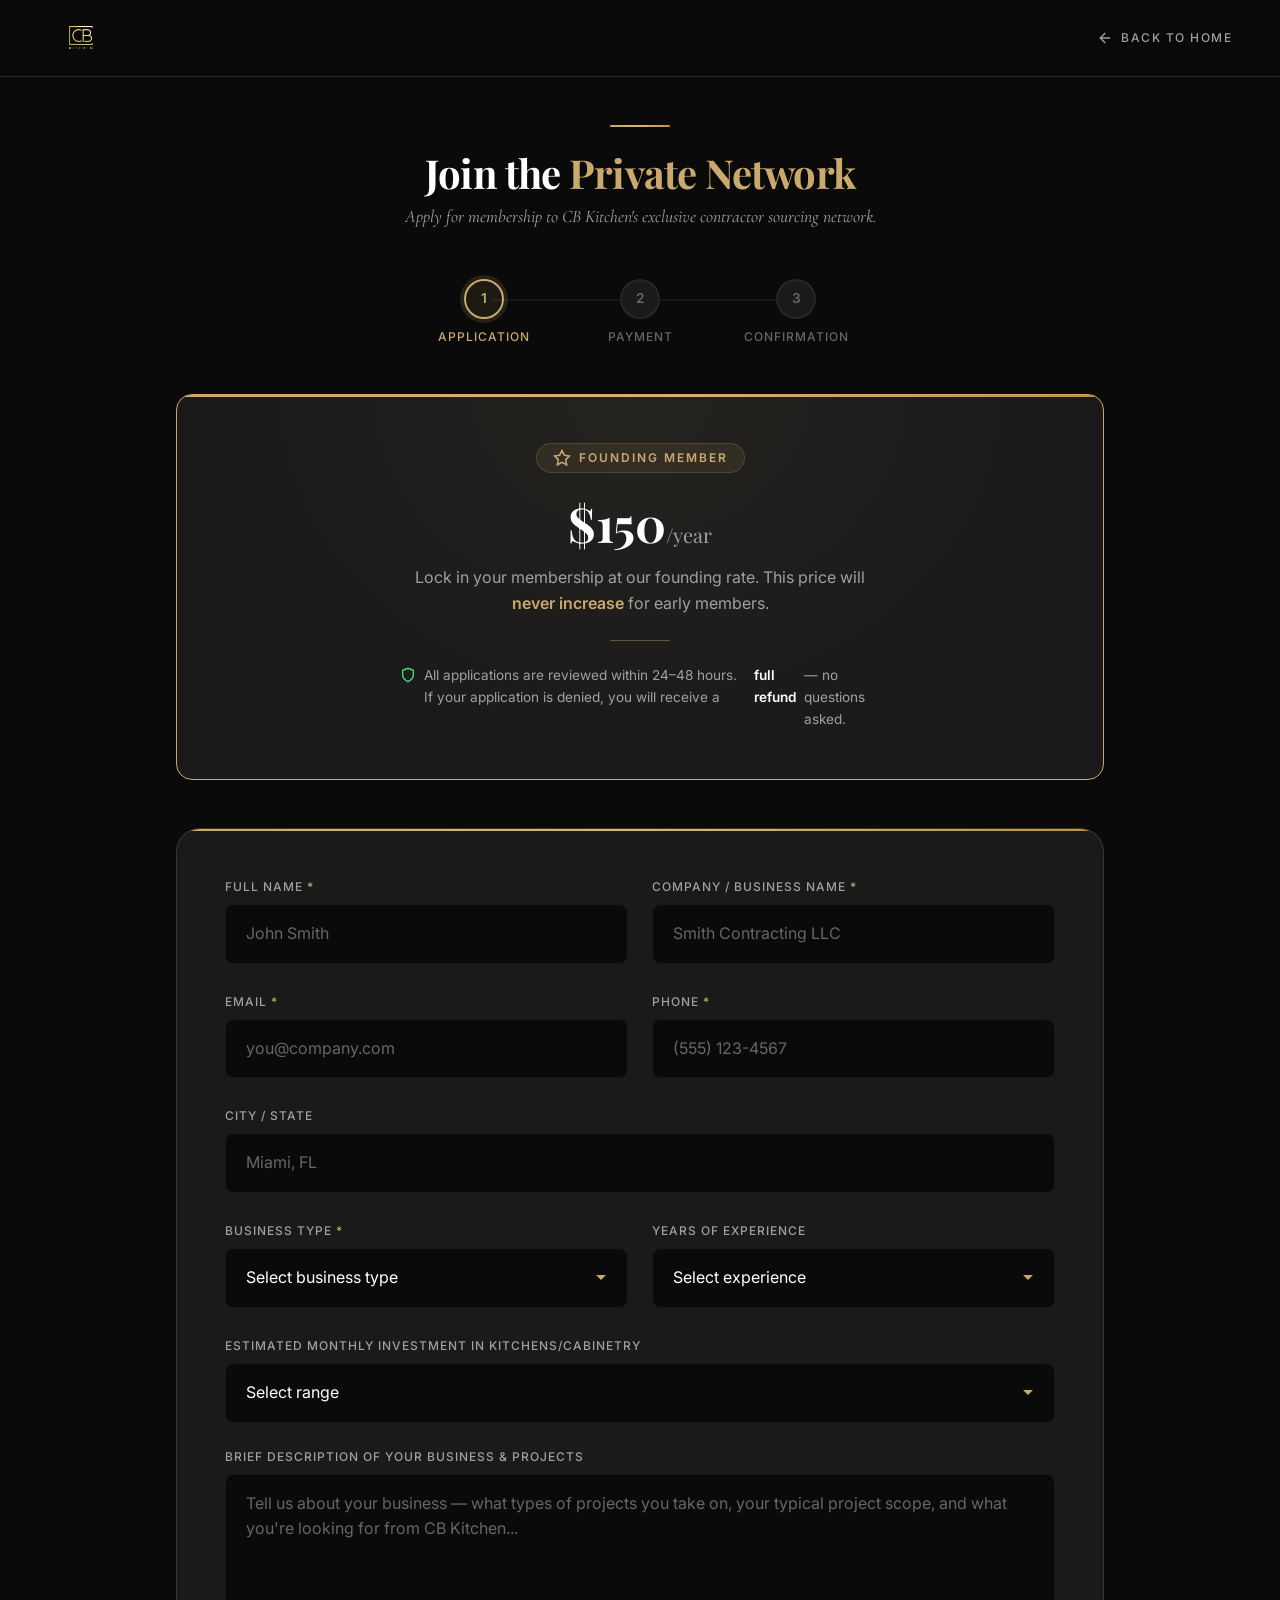
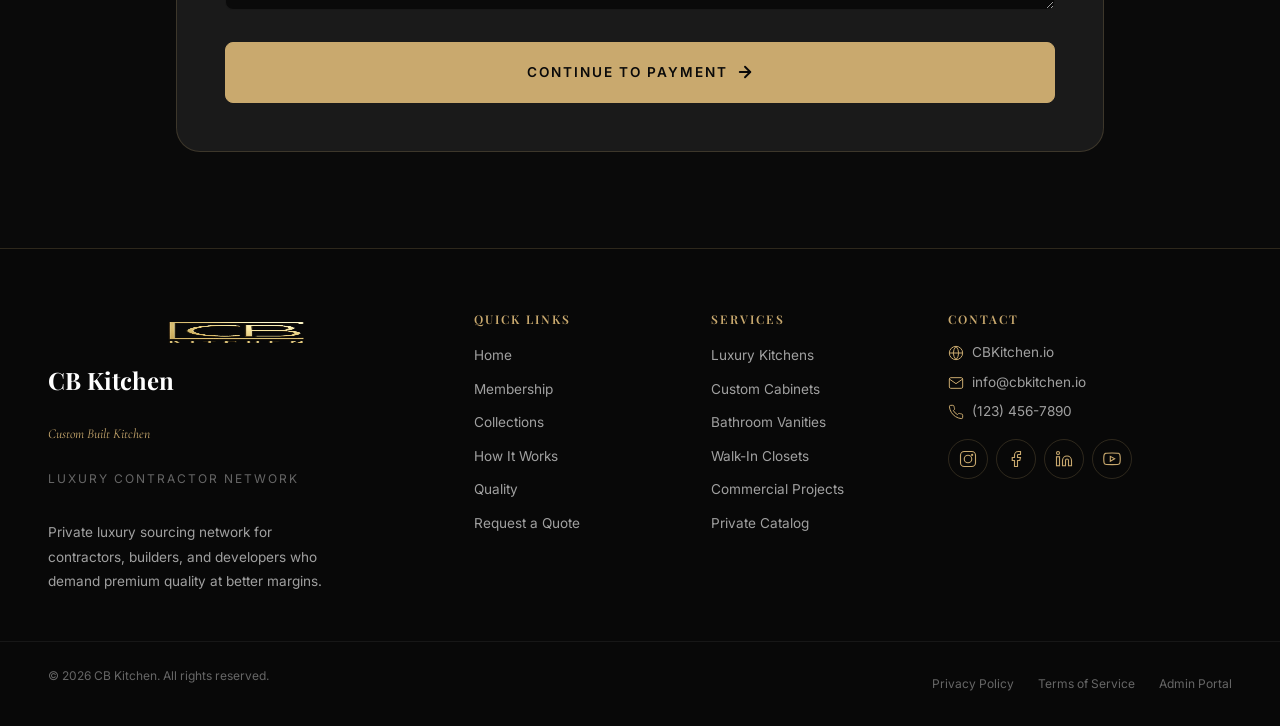
==== membership-checkout.html @ 6e86a64b "Add files via upload" ====
<!DOCTYPE html>
<html lang="en">
<head>
    <meta charset="UTF-8">
    <meta name="viewport" content="width=device-width, initial-scale=1.0">
    <meta name="description" content="Join CB Kitchen — Apply for membership to our private luxury kitchen sourcing network. Exclusive contractor pricing, private catalog access, and dedicated project support for $150/year.">
    <meta name="keywords" content="CB Kitchen membership, contractor network, luxury kitchen sourcing, contractor pricing, membership application">
    <meta name="author" content="CB Kitchen">
    <meta name="robots" content="index, follow">

    <!-- Open Graph -->
    <meta property="og:title" content="Join CB Kitchen — Membership Application">
    <meta property="og:description" content="Apply for membership to our private luxury kitchen sourcing network. Exclusive contractor pricing at $150/year.">
    <meta property="og:type" content="website">
    <meta property="og:url" content="https://cbkitchen.io/membership-checkout">

    <!-- Twitter Card -->
    <meta name="twitter:card" content="summary_large_image">
    <meta name="twitter:title" content="Join CB Kitchen — Membership Application">
    <meta name="twitter:description" content="Apply for membership to our private luxury kitchen sourcing network. Exclusive contractor pricing at $150/year.">

    <title>Join CB Kitchen — Membership Application</title>

    <!-- Favicon -->
    <link rel="icon" type="image/x-icon" href="assets/images/logo.png">

    <!-- Preconnect for performance -->
    <link rel="preconnect" href="https://fonts.googleapis.com">
    <link rel="preconnect" href="https://fonts.gstatic.com" crossorigin>

    <!-- Google Fonts -->
    <link href="https://fonts.googleapis.com/css2?family=Playfair+Display:ital,wght@0,400;0,500;0,600;0,700;0,800;0,900;1,400;1,500;1,600;1,700&family=Inter:wght@300;400;500;600;700&family=Cormorant+Garamond:ital,wght@0,300;0,400;0,500;0,600;0,700;1,300;1,400;1,500;1,600;1,700&display=swap" rel="stylesheet">

    <!-- Stylesheets -->
    <link rel="stylesheet" href="css/variables.css">
    <link rel="stylesheet" href="css/base.css">
    <link rel="stylesheet" href="css/checkout.css">
</head>
<body>

    <!-- ═══════════════════════════════════════════════════════════ -->
    <!-- CHECKOUT HEADER                                            -->
    <!-- ═══════════════════════════════════════════════════════════ -->
    <header class="checkout-header">
        <div class="checkout-header__container container">
            <a href="index.html" class="checkout-header__logo" aria-label="CB Kitchen Home">
                <img src="assets/images/logo.png" alt="CB Kitchen Logo" class="checkout-header__logo-img">
            </a>
            <a href="index.html" class="checkout-header__back">
                <svg width="16" height="16" viewBox="0 0 24 24" fill="none" stroke="currentColor" stroke-width="2" stroke-linecap="round" stroke-linejoin="round"><path d="M19 12H5"/><path d="m12 19-7-7 7-7"/></svg>
                Back to Home
            </a>
        </div>
    </header>


    <!-- ═══════════════════════════════════════════════════════════ -->
    <!-- CHECKOUT MAIN                                              -->
    <!-- ═══════════════════════════════════════════════════════════ -->
    <main class="checkout-main">
        <div class="container container--lg">

            <!-- Page Title -->
            <div class="checkout-title">
                <div class="section-header__accent"></div>
                <h1 class="checkout-title__heading">Join the <span class="text-gold">Private Network</span></h1>
                <p class="checkout-title__sub">Apply for membership to CB Kitchen's exclusive contractor sourcing network.</p>
            </div>


            <!-- ─────────────────────────────────────────────────── -->
            <!-- STEP INDICATOR                                      -->
            <!-- ─────────────────────────────────────────────────── -->
            <div class="step-indicator" aria-label="Checkout progress">
                <div class="step-indicator__track">
                    <div class="step-indicator__progress" id="step-progress"></div>
                </div>
                <div class="step-indicator__step active" data-step="1">
                    <div class="step-indicator__circle">
                        <span class="step-indicator__number">1</span>
                        <svg class="step-indicator__check" width="16" height="16" viewBox="0 0 24 24" fill="none" stroke="currentColor" stroke-width="3"><polyline points="20 6 9 17 4 12"/></svg>
                    </div>
                    <span class="step-indicator__label">Application</span>
                </div>
                <div class="step-indicator__step" data-step="2">
                    <div class="step-indicator__circle">
                        <span class="step-indicator__number">2</span>
                        <svg class="step-indicator__check" width="16" height="16" viewBox="0 0 24 24" fill="none" stroke="currentColor" stroke-width="3"><polyline points="20 6 9 17 4 12"/></svg>
                    </div>
                    <span class="step-indicator__label">Payment</span>
                </div>
                <div class="step-indicator__step" data-step="3">
                    <div class="step-indicator__circle">
                        <span class="step-indicator__number">3</span>
                        <svg class="step-indicator__check" width="16" height="16" viewBox="0 0 24 24" fill="none" stroke="currentColor" stroke-width="3"><polyline points="20 6 9 17 4 12"/></svg>
                    </div>
                    <span class="step-indicator__label">Confirmation</span>
                </div>
            </div>


            <!-- ─────────────────────────────────────────────────── -->
            <!-- STEP 1 — MEMBERSHIP APPLICATION                     -->
            <!-- ─────────────────────────────────────────────────── -->
            <section class="checkout-step checkout-step--active" id="step-1" aria-label="Step 1: Membership Application">

                <!-- Founding Member Callout -->
                <div class="callout-box">
                    <div class="callout-box__badge">
                        <svg width="18" height="18" viewBox="0 0 24 24" fill="none" stroke="currentColor" stroke-width="2"><polygon points="12 2 15.09 8.26 22 9.27 17 14.14 18.18 21.02 12 17.77 5.82 21.02 7 14.14 2 9.27 8.91 8.26 12 2"/></svg>
                        Founding Member
                    </div>
                    <h2 class="callout-box__price">$150<span>/year</span></h2>
                    <p class="callout-box__lock">Lock in your membership at our founding rate. This price will <strong>never increase</strong> for early members.</p>
                    <div class="callout-box__divider"></div>
                    <p class="callout-box__guarantee">
                        <svg width="16" height="16" viewBox="0 0 24 24" fill="none" stroke="currentColor" stroke-width="2"><path d="M12 22s8-4 8-10V5l-8-3-8 3v7c0 6 8 10 8 10z"/></svg>
                        All applications are reviewed within 24–48 hours. If your application is denied, you will receive a <strong>full refund</strong> — no questions asked.
                    </p>
                </div>

                <!-- Application Form -->
                <form class="checkout-form" id="application-form" novalidate>
                    <div class="checkout-form__grid">

                        <!-- Full Name -->
                        <div class="form-group" id="form-group-fullname">
                            <label for="app-fullname" class="form-label">Full Name <span class="required">*</span></label>
                            <input type="text" id="app-fullname" name="fullName" class="form-input" placeholder="John Smith" required autocomplete="name">
                            <span class="form-error" id="error-fullname"></span>
                        </div>

                        <!-- Company -->
                        <div class="form-group" id="form-group-company">
                            <label for="app-company" class="form-label">Company / Business Name <span class="required">*</span></label>
                            <input type="text" id="app-company" name="company" class="form-input" placeholder="Smith Contracting LLC" required autocomplete="organization">
                            <span class="form-error" id="error-company"></span>
                        </div>

                        <!-- Email -->
                        <div class="form-group" id="form-group-email">
                            <label for="app-email" class="form-label">Email <span class="required">*</span></label>
                            <input type="email" id="app-email" name="email" class="form-input" placeholder="you@company.com" required autocomplete="email">
                            <span class="form-error" id="error-email"></span>
                        </div>

                        <!-- Phone -->
                        <div class="form-group" id="form-group-phone">
                            <label for="app-phone" class="form-label">Phone <span class="required">*</span></label>
                            <input type="tel" id="app-phone" name="phone" class="form-input" placeholder="(555) 123-4567" required autocomplete="tel">
                            <span class="form-error" id="error-phone"></span>
                        </div>

                        <!-- City / State -->
                        <div class="form-group form-group--full" id="form-group-location">
                            <label for="app-location" class="form-label">City / State</label>
                            <input type="text" id="app-location" name="location" class="form-input" placeholder="Miami, FL" autocomplete="address-level2">
                            <span class="form-error" id="error-location"></span>
                        </div>

                        <!-- Business Type -->
                        <div class="form-group" id="form-group-business-type">
                            <label for="app-business-type" class="form-label">Business Type <span class="required">*</span></label>
                            <select id="app-business-type" name="businessType" class="form-input form-select" required>
                                <option value="" disabled selected>Select business type</option>
                                <option value="general-contractor">General Contractor</option>
                                <option value="kitchen-bath-remodeler">Kitchen/Bath Remodeler</option>
                                <option value="home-builder">Home Builder</option>
                                <option value="developer">Developer</option>
                                <option value="interior-designer">Interior Designer</option>
                                <option value="other">Other</option>
                            </select>
                            <span class="form-error" id="error-business-type"></span>
                        </div>

                        <!-- Years of Experience -->
                        <div class="form-group" id="form-group-experience">
                            <label for="app-experience" class="form-label">Years of Experience</label>
                            <select id="app-experience" name="experience" class="form-input form-select">
                                <option value="" disabled selected>Select experience</option>
                                <option value="1-3">1–3 years</option>
                                <option value="3-5">3–5 years</option>
                                <option value="5-10">5–10 years</option>
                                <option value="10-20">10–20 years</option>
                                <option value="20+">20+ years</option>
                            </select>
                        </div>

                        <!-- Monthly Investment -->
                        <div class="form-group form-group--full" id="form-group-investment">
                            <label for="app-investment" class="form-label">Estimated Monthly Investment in Kitchens/Cabinetry</label>
                            <select id="app-investment" name="monthlyInvestment" class="form-input form-select">
                                <option value="" disabled selected>Select range</option>
                                <option value="under-5k">Under $5,000</option>
                                <option value="5k-15k">$5,000 – $15,000</option>
                                <option value="15k-50k">$15,000 – $50,000</option>
                                <option value="50k-100k">$50,000 – $100,000</option>
                                <option value="100k-plus">$100,000+</option>
                            </select>
                        </div>

                        <!-- Business Description -->
                        <div class="form-group form-group--full" id="form-group-description">
                            <label for="app-description" class="form-label">Brief Description of Your Business &amp; Projects</label>
                            <textarea id="app-description" name="description" class="form-input form-textarea" rows="4" placeholder="Tell us about your business — what types of projects you take on, your typical project scope, and what you're looking for from CB Kitchen..."></textarea>
                        </div>

                    </div>

                    <!-- Continue Button -->
                    <button type="submit" class="checkout-btn checkout-btn--primary" id="btn-continue-payment">
                        <span class="btn-text">Continue to Payment</span>
                        <svg width="18" height="18" viewBox="0 0 24 24" fill="none" stroke="currentColor" stroke-width="2.5" stroke-linecap="round" stroke-linejoin="round"><path d="M5 12h14"/><path d="m12 5 7 7-7 7"/></svg>
                    </button>
                </form>
            </section>


            <!-- ─────────────────────────────────────────────────── -->
            <!-- STEP 2 — PAYMENT                                    -->
            <!-- ─────────────────────────────────────────────────── -->
            <section class="checkout-step" id="step-2" aria-label="Step 2: Payment">

                <div class="payment-layout">
                    <!-- Order Summary -->
                    <div class="order-summary">
                        <h3 class="order-summary__title">Order Summary</h3>

                        <div class="order-summary__item">
                            <div class="order-summary__item-info">
                                <span class="order-summary__item-name">CB Kitchen Private Network</span>
                                <span class="order-summary__item-period">Annual Membership</span>
                            </div>
                            <span class="order-summary__item-price">$150.00</span>
                        </div>

                        <div class="order-summary__divider"></div>

                        <div class="order-summary__benefits">
                            <h4 class="order-summary__benefits-title">What's Included</h4>
                            <ul class="order-summary__benefits-list">
                                <li>
                                    <svg width="14" height="14" viewBox="0 0 24 24" fill="none" stroke="var(--gold)" stroke-width="3"><polyline points="20 6 9 17 4 12"/></svg>
                                    Private Catalog Access
                                </li>
                                <li>
                                    <svg width="14" height="14" viewBox="0 0 24 24" fill="none" stroke="var(--gold)" stroke-width="3"><polyline points="20 6 9 17 4 12"/></svg>
                                    Exclusive Contractor Pricing
                                </li>
                                <li>
                                    <svg width="14" height="14" viewBox="0 0 24 24" fill="none" stroke="var(--gold)" stroke-width="3"><polyline points="20 6 9 17 4 12"/></svg>
                                    Unlimited Quote Requests
                                </li>
                                <li>
                                    <svg width="14" height="14" viewBox="0 0 24 24" fill="none" stroke="var(--gold)" stroke-width="3"><polyline points="20 6 9 17 4 12"/></svg>
                                    Priority Quote Processing
                                </li>
                                <li>
                                    <svg width="14" height="14" viewBox="0 0 24 24" fill="none" stroke="var(--gold)" stroke-width="3"><polyline points="20 6 9 17 4 12"/></svg>
                                    Dedicated Project Support
                                </li>
                                <li>
                                    <svg width="14" height="14" viewBox="0 0 24 24" fill="none" stroke="var(--gold)" stroke-width="3"><polyline points="20 6 9 17 4 12"/></svg>
                                    Logistics &amp; Shipping Coordination
                                </li>
                                <li>
                                    <svg width="14" height="14" viewBox="0 0 24 24" fill="none" stroke="var(--gold)" stroke-width="3"><polyline points="20 6 9 17 4 12"/></svg>
                                    Global Sourcing Relationships
                                </li>
                            </ul>
                        </div>

                        <div class="order-summary__divider"></div>

                        <div class="order-summary__total">
                            <span>Total Today</span>
                            <span class="order-summary__total-amount">$150.00</span>
                        </div>

                        <p class="order-summary__grandfathered">
                            <svg width="14" height="14" viewBox="0 0 24 24" fill="none" stroke="currentColor" stroke-width="2"><polygon points="12 2 15.09 8.26 22 9.27 17 14.14 18.18 21.02 12 17.77 5.82 21.02 7 14.14 2 9.27 8.91 8.26 12 2"/></svg>
                            Founding rate — grandfathered for life
                        </p>
                    </div>

                    <!-- Payment Form -->
                    <div class="payment-form-wrapper">
                        <h3 class="payment-form__title">Payment Details</h3>

                        <!-- STRIPE: Replace these inputs with Stripe Elements -->
                        <!-- When integrating Stripe, mount cardNumber, cardExpiry, and cardCvc Elements -->
                        <!-- into the respective #stripe-card-*, #stripe-expiry-*, #stripe-cvc-* containers -->

                        <form class="payment-form" id="payment-form" novalidate>
                            <!-- Card Number -->
                            <div class="form-group form-group--full" id="form-group-card-number">
                                <label for="pay-card-number" class="form-label">Card Number</label>
                                <div class="form-input-icon-wrapper">
                                    <svg class="form-input-icon" width="20" height="20" viewBox="0 0 24 24" fill="none" stroke="currentColor" stroke-width="1.5"><rect x="1" y="4" width="22" height="16" rx="2" ry="2"/><line x1="1" y1="10" x2="23" y2="10"/></svg>
                                    <!-- STRIPE: Replace this input with Stripe CardNumber Element -->
                                    <input type="text" id="pay-card-number" name="cardNumber" class="form-input form-input--icon" placeholder="1234 5678 9012 3456" maxlength="19" inputmode="numeric" autocomplete="cc-number">
                                </div>
                                <span class="form-error" id="error-card-number"></span>
                            </div>

                            <!-- Expiration / CVC Row -->
                            <div class="payment-form__row">
                                <div class="form-group" id="form-group-card-expiry">
                                    <label for="pay-card-expiry" class="form-label">Expiration Date</label>
                                    <!-- STRIPE: Replace this input with Stripe CardExpiry Element -->
                                    <input type="text" id="pay-card-expiry" name="cardExpiry" class="form-input" placeholder="MM / YY" maxlength="7" inputmode="numeric" autocomplete="cc-exp">
                                    <span class="form-error" id="error-card-expiry"></span>
                                </div>
                                <div class="form-group" id="form-group-card-cvc">
                                    <label for="pay-card-cvc" class="form-label">CVC</label>
                                    <!-- STRIPE: Replace this input with Stripe CardCvc Element -->
                                    <input type="text" id="pay-card-cvc" name="cardCvc" class="form-input" placeholder="123" maxlength="4" inputmode="numeric" autocomplete="cc-csc">
                                    <span class="form-error" id="error-card-cvc"></span>
                                </div>
                            </div>

                            <!-- Name on Card -->
                            <div class="form-group form-group--full" id="form-group-card-name">
                                <label for="pay-card-name" class="form-label">Name on Card</label>
                                <input type="text" id="pay-card-name" name="cardName" class="form-input" placeholder="John Smith" autocomplete="cc-name">
                                <span class="form-error" id="error-card-name"></span>
                            </div>

                            <!-- Billing ZIP -->
                            <div class="form-group form-group--full" id="form-group-card-zip">
                                <label for="pay-card-zip" class="form-label">Billing ZIP Code</label>
                                <input type="text" id="pay-card-zip" name="billingZip" class="form-input" placeholder="33101" maxlength="10" inputmode="numeric" autocomplete="postal-code">
                                <span class="form-error" id="error-card-zip"></span>
                            </div>

                            <!-- Action Buttons -->
                            <div class="payment-form__actions">
                                <button type="button" class="checkout-btn checkout-btn--secondary" id="btn-back-application">
                                    <svg width="16" height="16" viewBox="0 0 24 24" fill="none" stroke="currentColor" stroke-width="2.5" stroke-linecap="round" stroke-linejoin="round"><path d="M19 12H5"/><path d="m12 19-7-7 7-7"/></svg>
                                    Back
                                </button>
                                <button type="submit" class="checkout-btn checkout-btn--primary checkout-btn--submit" id="btn-activate-membership">
                                    <span class="btn-text">Activate Membership — $150/year</span>
                                    <span class="btn-loading" aria-hidden="true">
                                        <svg width="20" height="20" viewBox="0 0 24 24" class="spinner"><circle cx="12" cy="12" r="10" fill="none" stroke="currentColor" stroke-width="3" stroke-dasharray="31.4" stroke-linecap="round"/></svg>
                                        Processing Payment...
                                    </span>
                                </button>
                            </div>

                            <!-- Security Line -->
                            <div class="payment-form__security">
                                <p class="payment-form__reassurance">Secure payment. Cancel anytime. Full refund if application denied.</p>
                                <div class="payment-form__encryption">
                                    <svg width="14" height="14" viewBox="0 0 24 24" fill="none" stroke="currentColor" stroke-width="2"><rect x="3" y="11" width="18" height="11" rx="2" ry="2"/><path d="M7 11V7a5 5 0 0 1 10 0v4"/></svg>
                                    <span>Secured with 256-bit encryption</span>
                                </div>
                            </div>
                        </form>
                    </div>
                </div>
            </section>


            <!-- ─────────────────────────────────────────────────── -->
            <!-- STEP 3 — CONFIRMATION                               -->
            <!-- ─────────────────────────────────────────────────── -->
            <section class="checkout-step" id="step-3" aria-label="Step 3: Confirmation">
                <div class="confirmation">
                    <!-- Animated Checkmark -->
                    <div class="confirmation__icon">
                        <svg class="confirmation__checkmark" viewBox="0 0 52 52" width="80" height="80">
                            <circle class="confirmation__checkmark-circle" cx="26" cy="26" r="25" fill="none"/>
                            <path class="confirmation__checkmark-path" fill="none" d="M14.1 27.2l7.1 7.2 16.7-16.8"/>
                        </svg>
                    </div>

                    <h2 class="confirmation__title">Application Submitted Successfully</h2>

                    <p class="confirmation__message">
                        Thank you for applying to the <strong>CB Kitchen Private Network</strong>. Your application is under review.
                        You will receive a confirmation email within <strong>24–48 business hours</strong>.
                    </p>

                    <div class="confirmation__notice">
                        <svg width="18" height="18" viewBox="0 0 24 24" fill="none" stroke="currentColor" stroke-width="2"><path d="M12 22s8-4 8-10V5l-8-3-8 3v7c0 6 8 10 8 10z"/></svg>
                        <span>Your card will only be charged once your application is approved.</span>
                    </div>

                    <a href="index.html" class="checkout-btn checkout-btn--primary confirmation__btn">
                        <span>Return to CB Kitchen</span>
                        <svg width="18" height="18" viewBox="0 0 24 24" fill="none" stroke="currentColor" stroke-width="2.5" stroke-linecap="round" stroke-linejoin="round"><path d="M5 12h14"/><path d="m12 5 7 7-7 7"/></svg>
                    </a>
                </div>
            </section>

        </div>
    </main>


    <!-- ═══════════════════════════════════════════════════════════ -->
    <!-- FOOTER                                                      -->
    <!-- ═══════════════════════════════════════════════════════════ -->
    <footer class="footer" id="footer">
        <div class="container">
            <div class="footer__grid">
                <!-- Brand Column -->
                <div class="footer__brand">
                    <img src="assets/images/logo.png" alt="CB Kitchen" class="footer__logo">
                    <p class="footer__brand-name">CB Kitchen</p>
                    <p class="footer__brand-full">Custom Built Kitchen</p>
                    <p class="footer__brand-tagline">Luxury Contractor Network</p>
                    <p class="footer__brand-desc">Private luxury sourcing network for contractors, builders, and developers who demand premium quality at better margins.</p>
                </div>

                <!-- Quick Links -->
                <div class="footer__links">
                    <h4 class="footer__heading">Quick Links</h4>
                    <ul>
                        <li><a href="index.html">Home</a></li>
                        <li><a href="index.html#membership">Membership</a></li>
                        <li><a href="index.html#collections">Collections</a></li>
                        <li><a href="index.html#how-it-works">How It Works</a></li>
                        <li><a href="index.html#quality">Quality</a></li>
                        <li><a href="index.html#quote">Request a Quote</a></li>
                    </ul>
                </div>

                <!-- Services -->
                <div class="footer__links">
                    <h4 class="footer__heading">Services</h4>
                    <ul>
                        <li><a href="index.html#collections">Luxury Kitchens</a></li>
                        <li><a href="index.html#collections">Custom Cabinets</a></li>
                        <li><a href="index.html#collections">Bathroom Vanities</a></li>
                        <li><a href="index.html#collections">Walk-In Closets</a></li>
                        <li><a href="index.html#collections">Commercial Projects</a></li>
                        <li><a href="index.html#catalog">Private Catalog</a></li>
                    </ul>
                </div>

                <!-- Contact -->
                <div class="footer__contact">
                    <h4 class="footer__heading">Contact</h4>
                    <ul>
                        <li>
                            <svg width="16" height="16" viewBox="0 0 24 24" fill="none" stroke="currentColor" stroke-width="1.5"><circle cx="12" cy="12" r="10"/><path d="M2 12h20"/><path d="M12 2a15.3 15.3 0 0 1 4 10 15.3 15.3 0 0 1-4 10 15.3 15.3 0 0 1-4-10 15.3 15.3 0 0 1 4-10z"/></svg>
                            <a href="https://cbkitchen.io" target="_blank">CBKitchen.io</a>
                        </li>
                        <li>
                            <svg width="16" height="16" viewBox="0 0 24 24" fill="none" stroke="currentColor" stroke-width="1.5"><path d="M4 4h16c1.1 0 2 .9 2 2v12c0 1.1-.9 2-2 2H4c-1.1 0-2-.9-2-2V6c0-1.1.9-2 2-2z"/><polyline points="22,6 12,13 2,6"/></svg>
                            <a href="mailto:info@cbkitchen.io">info@cbkitchen.io</a>
                        </li>
                        <li>
                            <svg width="16" height="16" viewBox="0 0 24 24" fill="none" stroke="currentColor" stroke-width="1.5"><path d="M22 16.92v3a2 2 0 0 1-2.18 2 19.79 19.79 0 0 1-8.63-3.07 19.5 19.5 0 0 1-6-6 19.79 19.79 0 0 1-3.07-8.67A2 2 0 0 1 4.11 2h3a2 2 0 0 1 2 1.72 12.84 12.84 0 0 0 .7 2.81 2 2 0 0 1-.45 2.11L8.09 9.91a16 16 0 0 0 6 6l1.27-1.27a2 2 0 0 1 2.11-.45 12.84 12.84 0 0 0 2.81.7A2 2 0 0 1 22 16.92z"/></svg>
                            <a href="tel:+1234567890">(123) 456-7890</a>
                        </li>
                    </ul>

                    <!-- Social Icons -->
                    <div class="footer__social">
                        <a href="#" class="footer__social-link" aria-label="Instagram">
                            <svg width="18" height="18" viewBox="0 0 24 24" fill="none" stroke="currentColor" stroke-width="1.5"><rect x="2" y="2" width="20" height="20" rx="5"/><circle cx="12" cy="12" r="5"/><circle cx="17.5" cy="6.5" r="1.5" fill="currentColor" stroke="none"/></svg>
                        </a>
                        <a href="#" class="footer__social-link" aria-label="Facebook">
                            <svg width="18" height="18" viewBox="0 0 24 24" fill="none" stroke="currentColor" stroke-width="1.5"><path d="M18 2h-3a5 5 0 0 0-5 5v3H7v4h3v8h4v-8h3l1-4h-4V7a1 1 0 0 1 1-1h3z"/></svg>
                        </a>
                        <a href="#" class="footer__social-link" aria-label="LinkedIn">
                            <svg width="18" height="18" viewBox="0 0 24 24" fill="none" stroke="currentColor" stroke-width="1.5"><path d="M16 8a6 6 0 0 1 6 6v7h-4v-7a2 2 0 0 0-2-2 2 2 0 0 0-2 2v7h-4v-7a6 6 0 0 1 6-6z"/><rect x="2" y="9" width="4" height="12"/><circle cx="4" cy="4" r="2"/></svg>
                        </a>
                        <a href="#" class="footer__social-link" aria-label="YouTube">
                            <svg width="18" height="18" viewBox="0 0 24 24" fill="none" stroke="currentColor" stroke-width="1.5"><path d="M22.54 6.42a2.78 2.78 0 0 0-1.94-2C18.88 4 12 4 12 4s-6.88 0-8.6.46a2.78 2.78 0 0 0-1.94 2A29 29 0 0 0 1 11.75a29 29 0 0 0 .46 5.33A2.78 2.78 0 0 0 3.4 19.1c1.72.46 8.6.46 8.6.46s6.88 0 8.6-.46a2.78 2.78 0 0 0 1.94-2 29 29 0 0 0 .46-5.25 29 29 0 0 0-.46-5.43z"/><polygon points="9.75 15.02 15.5 11.75 9.75 8.48 9.75 15.02"/></svg>
                        </a>
                    </div>
                </div>
            </div>
        </div>

        <!-- Bottom Bar -->
        <div class="footer__bottom">
            <div class="container">
                <div class="footer__bottom-inner">
                    <p class="footer__copyright">© <span id="footer-year">2026</span> CB Kitchen. All rights reserved.</p>
                    <div class="footer__bottom-links">
                        <a href="#">Privacy Policy</a>
                        <a href="#">Terms of Service</a>
                        <a href="admin/index.html">Admin Portal</a>
                    </div>
                </div>
            </div>
        </div>
    </footer>


    <!-- Scripts -->
    <script src="js/checkout.js"></script>

</body>
</html>
---- css/variables.css ----
/* ============================================================
   CB KITCHEN — Design Tokens & CSS Custom Properties
   Luxury Contractor Brand System
   ============================================================ */

:root {

  /* --------------------------------------------------------
     COLOR PALETTE
     -------------------------------------------------------- */

  /* Backgrounds */
  --bg-primary:       #0a0a0a;
  --bg-secondary:     #111111;
  --bg-card:          #1a1a1a;
  --bg-card-hover:    #222222;
  --bg-footer:        #080808;

  /* Gold Spectrum */
  --gold:             #c9a96e;
  --gold-light:       #d4b87a;
  --gold-dark:        #b8943f;
  --gold-glow:        rgba(201, 169, 110, 0.15);
  --gold-glow-strong: rgba(201, 169, 110, 0.30);

  /* Text */
  --text-primary:     #ffffff;
  --text-secondary:   #a0a0a0;
  --text-muted:       #666666;

  /* Borders */
  --border-gold:      rgba(201, 169, 110, 0.2);
  --border-subtle:    rgba(255, 255, 255, 0.06);
  --border-gold-solid: rgba(201, 169, 110, 0.4);

  /* Gradients */
  --gradient-gold:    linear-gradient(135deg, #c9a96e, #d4b87a, #b8943f);
  --gradient-gold-h:  linear-gradient(90deg, #c9a96e, #d4b87a, #b8943f, #d4b87a, #c9a96e);
  --gradient-dark:    linear-gradient(180deg, #0a0a0a, #111111);
  --gradient-overlay: linear-gradient(180deg, rgba(0,0,0,0.2) 0%, rgba(0,0,0,0.85) 100%);

  /* Overlays */
  --overlay-dark:     rgba(0, 0, 0, 0.7);
  --overlay-darker:   rgba(0, 0, 0, 0.85);

  /* Status */
  --success:          #4ade80;
  --error:            #f87171;
  --warning:          #fbbf24;


  /* --------------------------------------------------------
     TYPOGRAPHY
     -------------------------------------------------------- */

  --font-heading:     'Playfair Display', serif;
  --font-body:        'Inter', sans-serif;
  --font-accent:      'Cormorant Garamond', serif;

  /* Fluid Font Scale */
  --fs-xs:            0.75rem;      /* 12px */
  --fs-sm:            0.85rem;      /* 13.6px */
  --fs-base:          1rem;         /* 16px */
  --fs-md:            1.1rem;       /* 17.6px */
  --fs-lg:            1.25rem;      /* 20px */
  --fs-xl:            1.5rem;       /* 24px */
  --fs-2xl:           2rem;         /* 32px */
  --fs-3xl:           2.5rem;       /* 40px */
  --fs-4xl:           3rem;         /* 48px */
  --fs-5xl:           3.5rem;       /* 56px */
  --fs-display:       4.5rem;       /* 72px */

  /* Line Heights */
  --lh-tight:         1.1;
  --lh-snug:          1.3;
  --lh-normal:        1.6;
  --lh-relaxed:       1.8;

  /* Letter Spacing */
  --ls-tight:         -0.02em;
  --ls-normal:        0;
  --ls-wide:          0.05em;
  --ls-wider:         0.1em;
  --ls-widest:        0.15em;


  /* --------------------------------------------------------
     SPACING
     -------------------------------------------------------- */

  --space-xs:         0.25rem;      /* 4px */
  --space-sm:         0.5rem;       /* 8px */
  --space-md:         1rem;         /* 16px */
  --space-lg:         1.5rem;       /* 24px */
  --space-xl:         2rem;         /* 32px */
  --space-2xl:        3rem;         /* 48px */
  --space-3xl:        4rem;         /* 64px */
  --space-4xl:        6rem;         /* 96px */
  --space-5xl:        8rem;         /* 128px */


  /* --------------------------------------------------------
     BORDER RADIUS
     -------------------------------------------------------- */

  --radius-sm:        4px;
  --radius-md:        8px;
  --radius-lg:        16px;
  --radius-xl:        24px;
  --radius-full:      9999px;


  /* --------------------------------------------------------
     TRANSITIONS
     -------------------------------------------------------- */

  --transition-fast:  0.2s ease;
  --transition-base:  0.3s ease;
  --transition-slow:  0.6s ease;
  --transition-slower: 0.8s cubic-bezier(0.16, 1, 0.3, 1);
  --ease-out-expo:    cubic-bezier(0.16, 1, 0.3, 1);
  --ease-in-out:      cubic-bezier(0.4, 0, 0.2, 1);


  /* --------------------------------------------------------
     SHADOWS
     -------------------------------------------------------- */

  --shadow-sm:        0 1px 2px rgba(0, 0, 0, 0.3);
  --shadow-md:        0 4px 12px rgba(0, 0, 0, 0.4);
  --shadow-lg:        0 8px 30px rgba(0, 0, 0, 0.5);
  --shadow-xl:        0 16px 50px rgba(0, 0, 0, 0.6);
  --shadow-gold-sm:   0 2px 8px rgba(201, 169, 110, 0.1);
  --shadow-gold-md:   0 4px 20px rgba(201, 169, 110, 0.15);
  --shadow-gold-lg:   0 8px 40px rgba(201, 169, 110, 0.2);
  --shadow-gold-glow: 0 0 30px rgba(201, 169, 110, 0.15),
                      0 0 60px rgba(201, 169, 110, 0.05);
  --shadow-card:      0 4px 24px rgba(0, 0, 0, 0.3);
  --shadow-card-hover: 0 8px 40px rgba(0, 0, 0, 0.4),
                       0 0 20px rgba(201, 169, 110, 0.08);


  /* --------------------------------------------------------
     Z-INDEX SCALE
     -------------------------------------------------------- */

  --z-behind:         -1;
  --z-base:           1;
  --z-dropdown:       10;
  --z-sticky:         20;
  --z-fixed:          30;
  --z-header:         40;
  --z-overlay:        50;
  --z-modal:          60;
  --z-popover:        70;
  --z-tooltip:        80;
  --z-top:            100;


  /* --------------------------------------------------------
     CONTAINER WIDTHS
     -------------------------------------------------------- */

  --container-sm:     640px;
  --container-md:     768px;
  --container-lg:     1024px;
  --container-xl:     1200px;
  --container-2xl:    1400px;


  /* --------------------------------------------------------
     BREAKPOINTS (reference — used via media queries)
     -------------------------------------------------------- */
  /* Mobile-first:
     sm:  480px
     md:  768px
     lg:  1024px
     xl:  1200px
     2xl: 1400px
  */
}
---- css/base.css ----
/* ============================================================
   CB KITCHEN — Base & Reset Styles
   Modern reset, typography, containers, utilities
   ============================================================ */


/* --------------------------------------------------------
   MODERN CSS RESET
   -------------------------------------------------------- */

*,
*::before,
*::after {
  box-sizing: border-box;
  margin: 0;
  padding: 0;
}

html {
  scroll-behavior: smooth;
  scroll-padding-top: 100px;
  -webkit-text-size-adjust: 100%;
  -moz-text-size-adjust: 100%;
  text-size-adjust: 100%;
}

body {
  min-height: 100vh;
  background-color: var(--bg-primary);
  color: var(--text-primary);
  font-family: var(--font-body);
  font-size: var(--fs-base);
  line-height: var(--lh-normal);
  -webkit-font-smoothing: antialiased;
  -moz-osx-font-smoothing: grayscale;
  text-rendering: optimizeLegibility;
  overflow-x: hidden;
}

ul,
ol {
  list-style: none;
}

a {
  color: inherit;
  text-decoration: none;
}

button {
  font: inherit;
  color: inherit;
  background: none;
  border: none;
  cursor: pointer;
}

input,
textarea,
select {
  font: inherit;
  color: inherit;
}

img,
picture,
video,
canvas,
svg {
  display: block;
  max-width: 100%;
}

table {
  border-collapse: collapse;
}

h1, h2, h3, h4, h5, h6 {
  overflow-wrap: break-word;
}

p {
  overflow-wrap: break-word;
}


/* --------------------------------------------------------
   SELECTION
   -------------------------------------------------------- */

::selection {
  background-color: var(--gold);
  color: var(--bg-primary);
}

::-moz-selection {
  background-color: var(--gold);
  color: var(--bg-primary);
}


/* --------------------------------------------------------
   CUSTOM SCROLLBAR
   -------------------------------------------------------- */

::-webkit-scrollbar {
  width: 8px;
}

::-webkit-scrollbar-track {
  background: var(--bg-primary);
}

::-webkit-scrollbar-thumb {
  background: var(--gold-dark);
  border-radius: var(--radius-full);
}

::-webkit-scrollbar-thumb:hover {
  background: var(--gold);
}

/* Firefox */
* {
  scrollbar-width: thin;
  scrollbar-color: var(--gold-dark) var(--bg-primary);
}


/* --------------------------------------------------------
   BASE TYPOGRAPHY
   -------------------------------------------------------- */

h1, h2, h3, h4, h5, h6 {
  font-family: var(--font-heading);
  font-weight: 700;
  line-height: var(--lh-tight);
  color: var(--text-primary);
}

h1 {
  font-size: var(--fs-4xl);
  letter-spacing: var(--ls-tight);
}

h2 {
  font-size: var(--fs-3xl);
}

h3 {
  font-size: var(--fs-2xl);
}

h4 {
  font-size: var(--fs-xl);
}

h5 {
  font-size: var(--fs-lg);
}

h6 {
  font-size: var(--fs-md);
}

p {
  color: var(--text-secondary);
  line-height: var(--lh-normal);
  margin-bottom: var(--space-md);
}

p:last-child {
  margin-bottom: 0;
}

strong,
b {
  font-weight: 600;
}

em,
i {
  font-style: italic;
}

small {
  font-size: var(--fs-sm);
}


/* --------------------------------------------------------
   BASE LINK STYLES
   -------------------------------------------------------- */

a {
  transition: color var(--transition-fast);
}

a:hover {
  color: var(--gold);
}

a:focus-visible {
  outline: 2px solid var(--gold);
  outline-offset: 2px;
  border-radius: var(--radius-sm);
}


/* --------------------------------------------------------
   IMAGE DEFAULTS
   -------------------------------------------------------- */

img {
  max-width: 100%;
  height: auto;
  display: block;
}


/* --------------------------------------------------------
   FOCUS STYLES (Accessibility)
   -------------------------------------------------------- */

:focus-visible {
  outline: 2px solid var(--gold);
  outline-offset: 2px;
}

:focus:not(:focus-visible) {
  outline: none;
}


/* --------------------------------------------------------
   CONTAINER
   -------------------------------------------------------- */

.container {
  width: 100%;
  max-width: var(--container-2xl);
  margin-inline: auto;
  padding-inline: var(--space-md);
}

@media (min-width: 768px) {
  .container {
    padding-inline: var(--space-xl);
  }
}

@media (min-width: 1200px) {
  .container {
    padding-inline: var(--space-2xl);
  }
}

.container--sm { max-width: var(--container-sm); }
.container--md { max-width: var(--container-md); }
.container--lg { max-width: var(--container-lg); }
.container--xl { max-width: var(--container-xl); }


/* --------------------------------------------------------
   SECTION PADDING
   -------------------------------------------------------- */

.section-padding {
  padding-block: var(--space-3xl);
}

@media (min-width: 768px) {
  .section-padding {
    padding-block: var(--space-4xl);
  }
}

@media (min-width: 1200px) {
  .section-padding {
    padding-block: var(--space-5xl);
  }
}


/* --------------------------------------------------------
   SECTION HEADER (Shared pattern)
   -------------------------------------------------------- */

.section-header {
  text-align: center;
  margin-bottom: var(--space-2xl);
}

@media (min-width: 768px) {
  .section-header {
    margin-bottom: var(--space-3xl);
  }
}

.section-header__accent {
  display: block;
  width: 60px;
  height: 2px;
  background: var(--gradient-gold);
  margin: 0 auto var(--space-lg);
  border-radius: var(--radius-full);
}

.section-header__title {
  font-size: var(--fs-2xl);
  margin-bottom: var(--space-md);
}

@media (min-width: 768px) {
  .section-header__title {
    font-size: var(--fs-3xl);
  }
}

.section-header__subtitle {
  color: var(--text-secondary);
  font-size: var(--fs-md);
  max-width: 600px;
  margin-inline: auto;
}


/* --------------------------------------------------------
   UTILITY CLASSES
   -------------------------------------------------------- */

/* Text Colors */
.text-gold {
  color: var(--gold);
}

.text-primary {
  color: var(--text-primary);
}

.text-secondary {
  color: var(--text-secondary);
}

.text-muted {
  color: var(--text-muted);
}

/* Text Gradient */
.text-gradient {
  background: var(--gradient-gold);
  -webkit-background-clip: text;
  background-clip: text;
  -webkit-text-fill-color: transparent;
}

/* Gold Underline Decoration */
.gold-underline {
  position: relative;
  display: inline-block;
}

.gold-underline::after {
  content: '';
  position: absolute;
  bottom: -4px;
  left: 0;
  width: 100%;
  height: 2px;
  background: var(--gradient-gold);
  border-radius: var(--radius-full);
  transform: scaleX(0);
  transform-origin: right;
  transition: transform var(--transition-base);
}

.gold-underline:hover::after {
  transform: scaleX(1);
  transform-origin: left;
}

/* Screen Reader Only */
.sr-only {
  position: absolute;
  width: 1px;
  height: 1px;
  padding: 0;
  margin: -1px;
  overflow: hidden;
  clip: rect(0, 0, 0, 0);
  white-space: nowrap;
  border-width: 0;
}

/* Text Alignment */
.text-center { text-align: center; }
.text-left   { text-align: left; }
.text-right  { text-align: right; }

/* Display */
.hidden { display: none; }
.block  { display: block; }
.flex   { display: flex; }
.grid   { display: grid; }
---- css/checkout.css ----
/* ============================================================
   CB KITCHEN — Checkout Page Styles
   Multi-step membership checkout, payment form, confirmation
   ============================================================ */


/* --------------------------------------------------------
   CHECKOUT HEADER
   -------------------------------------------------------- */

.checkout-header {
  position: sticky;
  top: 0;
  z-index: var(--z-header);
  background: rgba(10, 10, 10, 0.95);
  backdrop-filter: blur(20px);
  -webkit-backdrop-filter: blur(20px);
  border-bottom: 1px solid var(--border-gold);
  padding: var(--space-md) 0;
}

.checkout-header__container {
  display: flex;
  align-items: center;
  justify-content: space-between;
}

.checkout-header__logo {
  display: flex;
  align-items: center;
  gap: var(--space-sm);
}

.checkout-header__logo-img {
  max-height: 44px;
  width: auto;
  border-radius: var(--radius-sm);
}

.checkout-header__back {
  display: inline-flex;
  align-items: center;
  gap: var(--space-sm);
  font-size: var(--fs-xs);
  font-weight: 500;
  text-transform: uppercase;
  letter-spacing: 1.5px;
  color: var(--text-secondary);
  transition: color var(--transition-fast);
}

.checkout-header__back:hover {
  color: var(--gold);
}

.checkout-header__back svg {
  transition: transform var(--transition-fast);
}

.checkout-header__back:hover svg {
  transform: translateX(-3px);
}


/* --------------------------------------------------------
   CHECKOUT MAIN
   -------------------------------------------------------- */

.checkout-main {
  min-height: calc(100vh - 200px);
  padding: var(--space-2xl) 0 var(--space-4xl);
}


/* --------------------------------------------------------
   PAGE TITLE
   -------------------------------------------------------- */

.checkout-title {
  text-align: center;
  margin-bottom: var(--space-2xl);
}

.checkout-title .section-header__accent {
  margin-bottom: var(--space-lg);
}

.checkout-title__heading {
  font-family: var(--font-heading);
  font-size: var(--fs-2xl);
  font-weight: 700;
  margin-bottom: var(--space-sm);
}

@media (min-width: 768px) {
  .checkout-title__heading {
    font-size: var(--fs-3xl);
  }
}

.checkout-title__sub {
  font-family: var(--font-accent);
  font-size: var(--fs-md);
  color: var(--text-secondary);
  font-style: italic;
  max-width: 500px;
  margin: 0 auto;
}


/* --------------------------------------------------------
   STEP INDICATOR
   -------------------------------------------------------- */

.step-indicator {
  display: flex;
  align-items: flex-start;
  justify-content: center;
  gap: 0;
  margin-bottom: var(--space-2xl);
  position: relative;
  max-width: 500px;
  margin-inline: auto;
  padding: 0 var(--space-md);
}

/* Track line behind circles */
.step-indicator__track {
  position: absolute;
  top: 20px;
  left: calc(16.67% + 20px);
  right: calc(16.67% + 20px);
  height: 2px;
  background: var(--border-subtle);
  z-index: 0;
}

.step-indicator__progress {
  height: 100%;
  width: 0%;
  background: var(--gradient-gold);
  border-radius: var(--radius-full);
  transition: width 0.6s var(--ease-out-expo);
}

.step-indicator__step {
  display: flex;
  flex-direction: column;
  align-items: center;
  gap: var(--space-sm);
  flex: 1;
  position: relative;
  z-index: 1;
}

.step-indicator__circle {
  width: 40px;
  height: 40px;
  border-radius: 50%;
  display: flex;
  align-items: center;
  justify-content: center;
  background: var(--bg-card);
  border: 2px solid var(--border-subtle);
  transition: border-color var(--transition-base),
              background var(--transition-base),
              box-shadow var(--transition-base);
}

.step-indicator__number {
  font-family: var(--font-body);
  font-size: var(--fs-sm);
  font-weight: 600;
  color: var(--text-muted);
  transition: color var(--transition-base);
}

.step-indicator__check {
  display: none;
}

.step-indicator__label {
  font-size: var(--fs-xs);
  font-weight: 500;
  color: var(--text-muted);
  text-transform: uppercase;
  letter-spacing: 1px;
  transition: color var(--transition-base);
  white-space: nowrap;
}

/* Active state */
.step-indicator__step.active .step-indicator__circle {
  border-color: var(--gold);
  background: rgba(201, 169, 110, 0.1);
  box-shadow: 0 0 0 4px var(--gold-glow);
}

.step-indicator__step.active .step-indicator__number {
  color: var(--gold);
}

.step-indicator__step.active .step-indicator__label {
  color: var(--gold);
}

/* Completed state */
.step-indicator__step.completed .step-indicator__circle {
  border-color: var(--gold);
  background: var(--gold);
}

.step-indicator__step.completed .step-indicator__number {
  display: none;
}

.step-indicator__step.completed .step-indicator__check {
  display: block;
  color: var(--bg-primary);
}

.step-indicator__step.completed .step-indicator__label {
  color: var(--text-secondary);
}


/* --------------------------------------------------------
   CHECKOUT STEPS
   -------------------------------------------------------- */

.checkout-step {
  display: none;
  animation: stepFadeIn 0.5s var(--ease-out-expo) forwards;
}

.checkout-step--active {
  display: block;
}

@keyframes stepFadeIn {
  from {
    opacity: 0;
    transform: translateY(16px);
  }
  to {
    opacity: 1;
    transform: translateY(0);
  }
}


/* --------------------------------------------------------
   CALLOUT BOX (Founding Member)
   -------------------------------------------------------- */

.callout-box {
  background: var(--bg-card);
  border: 1px solid var(--gold);
  border-radius: var(--radius-lg);
  padding: var(--space-xl) var(--space-lg);
  margin-bottom: var(--space-2xl);
  position: relative;
  overflow: hidden;
  text-align: center;
}

.callout-box::before {
  content: '';
  position: absolute;
  top: 0;
  left: 0;
  right: 0;
  height: 2px;
  background: var(--gradient-gold);
}

.callout-box::after {
  content: '';
  position: absolute;
  top: 0;
  left: 0;
  right: 0;
  bottom: 0;
  background: radial-gradient(ellipse at top center, rgba(201, 169, 110, 0.06) 0%, transparent 70%);
  pointer-events: none;
}

@media (min-width: 768px) {
  .callout-box {
    padding: var(--space-2xl);
  }
}

.callout-box__badge {
  display: inline-flex;
  align-items: center;
  gap: var(--space-sm);
  font-size: var(--fs-xs);
  font-weight: 600;
  text-transform: uppercase;
  letter-spacing: 2px;
  color: var(--gold);
  background: rgba(201, 169, 110, 0.1);
  padding: var(--space-xs) var(--space-md);
  border-radius: var(--radius-full);
  border: 1px solid var(--border-gold);
  margin-bottom: var(--space-lg);
  position: relative;
  z-index: 1;
}

.callout-box__price {
  font-family: var(--font-heading);
  font-size: var(--fs-4xl);
  font-weight: 700;
  color: var(--text-primary);
  margin-bottom: var(--space-md);
  position: relative;
  z-index: 1;
}

.callout-box__price span {
  font-size: var(--fs-lg);
  font-weight: 400;
  color: var(--text-secondary);
}

.callout-box__lock {
  font-size: var(--fs-base);
  color: var(--text-secondary);
  max-width: 480px;
  margin: 0 auto var(--space-lg);
  position: relative;
  z-index: 1;
}

.callout-box__lock strong {
  color: var(--gold);
}

.callout-box__divider {
  width: 60px;
  height: 1px;
  background: var(--border-gold-solid);
  margin: 0 auto var(--space-lg);
  position: relative;
  z-index: 1;
}

.callout-box__guarantee {
  display: flex;
  align-items: flex-start;
  gap: var(--space-sm);
  font-size: var(--fs-sm);
  color: var(--text-secondary);
  text-align: left;
  max-width: 480px;
  margin: 0 auto;
  position: relative;
  z-index: 1;
}

.callout-box__guarantee svg {
  flex-shrink: 0;
  color: var(--success);
  margin-top: 2px;
}

.callout-box__guarantee strong {
  color: var(--text-primary);
}


/* --------------------------------------------------------
   CHECKOUT FORM (APPLICATION)
   -------------------------------------------------------- */

.checkout-form {
  background: var(--bg-card);
  border: 1px solid var(--border-gold);
  border-radius: var(--radius-xl);
  padding: var(--space-xl);
  position: relative;
  overflow: hidden;
}

.checkout-form::before {
  content: '';
  position: absolute;
  top: 0;
  left: 0;
  right: 0;
  height: 2px;
  background: var(--gradient-gold);
}

@media (min-width: 768px) {
  .checkout-form {
    padding: var(--space-2xl);
  }
}

.checkout-form__grid {
  display: grid;
  grid-template-columns: 1fr;
  gap: var(--space-lg);
}

@media (min-width: 480px) {
  .checkout-form__grid {
    grid-template-columns: repeat(2, 1fr);
  }
}


/* --------------------------------------------------------
   FORM ELEMENTS (shared with quote-form.css patterns)
   -------------------------------------------------------- */

.form-group {
  display: flex;
  flex-direction: column;
}

.form-group--full {
  grid-column: 1 / -1;
}

.form-label {
  display: block;
  font-size: var(--fs-xs);
  font-weight: 500;
  text-transform: uppercase;
  letter-spacing: 1px;
  color: var(--text-secondary);
  margin-bottom: var(--space-sm);
}

.form-label .required {
  color: var(--gold);
}

.form-input {
  width: 100%;
  padding: 1rem 1.25rem;
  font-family: var(--font-body);
  font-size: var(--fs-base);
  color: var(--text-primary);
  background: var(--bg-primary);
  border: 1px solid var(--border-subtle);
  border-radius: var(--radius-md);
  transition: border-color var(--transition-fast),
              box-shadow var(--transition-fast);
}

.form-input::placeholder {
  color: var(--text-muted);
}

.form-input:focus {
  outline: none;
  border-color: var(--gold);
  box-shadow: 0 0 0 3px var(--gold-glow);
}

.form-input:hover:not(:focus) {
  border-color: rgba(255, 255, 255, 0.12);
}

.form-select {
  appearance: none;
  -webkit-appearance: none;
  -moz-appearance: none;
  cursor: pointer;
  padding-right: 3rem;
  background-image: url("data:image/svg+xml,%3Csvg xmlns='http://www.w3.org/2000/svg' width='12' height='8' viewBox='0 0 12 8'%3E%3Cpath fill='%23c9a96e' d='M1 1l5 5 5-5'/%3E%3C/svg%3E");
  background-repeat: no-repeat;
  background-position: right 1.25rem center;
  background-size: 12px 8px;
}

.form-select option {
  background: var(--bg-card);
  color: var(--text-primary);
}

.form-textarea {
  min-height: 120px;
  resize: vertical;
  line-height: var(--lh-normal);
}

/* Error states */
.form-group--error .form-input {
  border-color: var(--error);
}

.form-group--error .form-input:focus {
  box-shadow: 0 0 0 3px rgba(248, 113, 113, 0.15);
}

.form-error {
  font-size: var(--fs-xs);
  color: var(--error);
  margin-top: var(--space-xs);
  min-height: 0;
}

/* Input with icon */
.form-input-icon-wrapper {
  position: relative;
}

.form-input-icon {
  position: absolute;
  left: 1.25rem;
  top: 50%;
  transform: translateY(-50%);
  color: var(--text-muted);
  pointer-events: none;
  z-index: 1;
}

.form-input--icon {
  padding-left: 3.25rem;
}


/* --------------------------------------------------------
   CHECKOUT BUTTONS
   -------------------------------------------------------- */

.checkout-btn {
  display: inline-flex;
  align-items: center;
  justify-content: center;
  gap: var(--space-sm);
  padding: 1.15rem 2.5rem;
  font-family: var(--font-body);
  font-size: var(--fs-sm);
  font-weight: 600;
  text-transform: uppercase;
  letter-spacing: 2px;
  border-radius: var(--radius-md);
  cursor: pointer;
  text-decoration: none;
  transition: background var(--transition-base),
              color var(--transition-base),
              box-shadow var(--transition-base),
              transform var(--transition-fast),
              border-color var(--transition-base);
}

.checkout-btn--primary {
  width: 100%;
  margin-top: var(--space-xl);
  color: var(--bg-primary);
  background: var(--gold);
  border: 1px solid var(--gold);
}

.checkout-btn--primary:hover {
  background: var(--gold-light);
  box-shadow: var(--shadow-gold-lg);
  transform: translateY(-1px);
  color: var(--bg-primary);
}

.checkout-btn--primary:active {
  transform: translateY(0);
}

.checkout-btn--primary:disabled {
  opacity: 0.5;
  cursor: not-allowed;
  transform: none;
}

.checkout-btn--secondary {
  color: var(--text-secondary);
  background: transparent;
  border: 1px solid var(--border-subtle);
  padding: 1rem 1.5rem;
}

.checkout-btn--secondary:hover {
  border-color: var(--gold);
  color: var(--gold);
}

/* Loading state */
.checkout-btn--submit .btn-loading {
  display: none;
}

.checkout-btn--submit.btn--loading .btn-text {
  display: none;
}

.checkout-btn--submit.btn--loading .btn-loading {
  display: inline-flex;
  align-items: center;
  gap: var(--space-sm);
}

.spinner {
  animation: rotate 1s linear infinite;
}

@keyframes rotate {
  from { transform: rotate(0deg); }
  to { transform: rotate(360deg); }
}


/* --------------------------------------------------------
   STEP 2: PAYMENT LAYOUT
   -------------------------------------------------------- */

.payment-layout {
  display: grid;
  grid-template-columns: 1fr;
  gap: var(--space-xl);
}

@media (min-width: 768px) {
  .payment-layout {
    grid-template-columns: 340px 1fr;
    gap: var(--space-2xl);
    align-items: start;
  }
}

@media (min-width: 1024px) {
  .payment-layout {
    grid-template-columns: 380px 1fr;
  }
}


/* --------------------------------------------------------
   ORDER SUMMARY
   -------------------------------------------------------- */

.order-summary {
  background: var(--bg-card);
  border: 1px solid var(--border-gold);
  border-radius: var(--radius-lg);
  padding: var(--space-xl);
  position: relative;
  overflow: hidden;
}

.order-summary::before {
  content: '';
  position: absolute;
  top: 0;
  left: 0;
  right: 0;
  height: 2px;
  background: var(--gradient-gold);
}

.order-summary__title {
  font-family: var(--font-heading);
  font-size: var(--fs-lg);
  font-weight: 600;
  color: var(--text-primary);
  margin-bottom: var(--space-lg);
}

.order-summary__item {
  display: flex;
  justify-content: space-between;
  align-items: flex-start;
  gap: var(--space-md);
}

.order-summary__item-info {
  display: flex;
  flex-direction: column;
  gap: var(--space-xs);
}

.order-summary__item-name {
  font-size: var(--fs-base);
  font-weight: 500;
  color: var(--text-primary);
}

.order-summary__item-period {
  font-size: var(--fs-xs);
  color: var(--text-muted);
  text-transform: uppercase;
  letter-spacing: 1px;
}

.order-summary__item-price {
  font-family: var(--font-heading);
  font-size: var(--fs-xl);
  font-weight: 700;
  color: var(--gold);
  white-space: nowrap;
}

.order-summary__divider {
  height: 1px;
  background: var(--border-subtle);
  margin: var(--space-lg) 0;
}

.order-summary__benefits-title {
  font-size: var(--fs-xs);
  font-weight: 600;
  text-transform: uppercase;
  letter-spacing: 1.5px;
  color: var(--text-secondary);
  margin-bottom: var(--space-md);
}

.order-summary__benefits-list {
  display: flex;
  flex-direction: column;
  gap: var(--space-sm);
}

.order-summary__benefits-list li {
  display: flex;
  align-items: center;
  gap: var(--space-sm);
  font-size: var(--fs-sm);
  color: var(--text-secondary);
}

.order-summary__benefits-list li svg {
  flex-shrink: 0;
}

.order-summary__total {
  display: flex;
  justify-content: space-between;
  align-items: center;
}

.order-summary__total span:first-child {
  font-size: var(--fs-base);
  font-weight: 600;
  color: var(--text-primary);
}

.order-summary__total-amount {
  font-family: var(--font-heading);
  font-size: var(--fs-xl);
  font-weight: 700;
  color: var(--text-primary);
}

.order-summary__grandfathered {
  display: flex;
  align-items: center;
  gap: var(--space-sm);
  font-size: var(--fs-xs);
  color: var(--gold);
  margin-top: var(--space-md);
  padding: var(--space-sm) var(--space-md);
  background: rgba(201, 169, 110, 0.06);
  border-radius: var(--radius-sm);
}

.order-summary__grandfathered svg {
  flex-shrink: 0;
}


/* --------------------------------------------------------
   PAYMENT FORM
   -------------------------------------------------------- */

.payment-form-wrapper {
  background: var(--bg-card);
  border: 1px solid var(--border-gold);
  border-radius: var(--radius-xl);
  padding: var(--space-xl);
  position: relative;
  overflow: hidden;
}

.payment-form-wrapper::before {
  content: '';
  position: absolute;
  top: 0;
  left: 0;
  right: 0;
  height: 2px;
  background: var(--gradient-gold);
}

@media (min-width: 768px) {
  .payment-form-wrapper {
    padding: var(--space-2xl);
  }
}

.payment-form__title {
  font-family: var(--font-heading);
  font-size: var(--fs-lg);
  font-weight: 600;
  color: var(--text-primary);
  margin-bottom: var(--space-xl);
}

.payment-form {
  display: flex;
  flex-direction: column;
  gap: var(--space-lg);
}

.payment-form__row {
  display: grid;
  grid-template-columns: 1fr 1fr;
  gap: var(--space-lg);
}

.payment-form__actions {
  display: flex;
  flex-direction: column-reverse;
  gap: var(--space-md);
  margin-top: var(--space-sm);
}

@media (min-width: 480px) {
  .payment-form__actions {
    flex-direction: row;
    align-items: center;
  }

  .payment-form__actions .checkout-btn--primary {
    flex: 1;
    margin-top: 0;
  }

  .payment-form__actions .checkout-btn--secondary {
    flex-shrink: 0;
  }
}

.payment-form__security {
  text-align: center;
  padding-top: var(--space-md);
  border-top: 1px solid var(--border-subtle);
}

.payment-form__reassurance {
  font-size: var(--fs-sm);
  color: var(--text-secondary);
  margin-bottom: var(--space-sm);
}

.payment-form__encryption {
  display: inline-flex;
  align-items: center;
  gap: var(--space-xs);
  font-size: var(--fs-xs);
  color: var(--text-muted);
}

.payment-form__encryption svg {
  color: var(--success);
}


/* --------------------------------------------------------
   STEP 3: CONFIRMATION
   -------------------------------------------------------- */

.confirmation {
  text-align: center;
  padding: var(--space-3xl) var(--space-xl);
  max-width: 600px;
  margin: 0 auto;
}

/* Animated checkmark */
.confirmation__icon {
  margin-bottom: var(--space-xl);
}

.confirmation__checkmark-circle {
  stroke-dasharray: 166;
  stroke-dashoffset: 166;
  stroke-width: 2;
  stroke-miterlimit: 10;
  stroke: var(--gold);
  fill: none;
  animation: checkmarkCircle 0.6s ease-in-out forwards;
}

.confirmation__checkmark-path {
  stroke-dasharray: 48;
  stroke-dashoffset: 48;
  stroke: var(--gold);
  stroke-width: 3;
  stroke-linecap: round;
  animation: checkmarkPath 0.3s ease-in-out 0.6s forwards;
}

@keyframes checkmarkCircle {
  0% {
    stroke-dashoffset: 166;
  }
  100% {
    stroke-dashoffset: 0;
  }
}

@keyframes checkmarkPath {
  0% {
    stroke-dashoffset: 48;
  }
  100% {
    stroke-dashoffset: 0;
  }
}

.confirmation__title {
  font-family: var(--font-heading);
  font-size: var(--fs-2xl);
  font-weight: 700;
  color: var(--text-primary);
  margin-bottom: var(--space-lg);
}

@media (min-width: 768px) {
  .confirmation__title {
    font-size: var(--fs-3xl);
  }
}

.confirmation__message {
  font-size: var(--fs-base);
  color: var(--text-secondary);
  line-height: var(--lh-relaxed);
  margin-bottom: var(--space-xl);
}

.confirmation__message strong {
  color: var(--text-primary);
}

.confirmation__notice {
  display: inline-flex;
  align-items: center;
  gap: var(--space-sm);
  padding: var(--space-md) var(--space-lg);
  background: rgba(201, 169, 110, 0.06);
  border: 1px solid var(--border-gold);
  border-radius: var(--radius-md);
  font-size: var(--fs-sm);
  color: var(--text-secondary);
  margin-bottom: var(--space-xl);
}

.confirmation__notice svg {
  flex-shrink: 0;
  color: var(--gold);
}

.confirmation__btn {
  display: inline-flex;
  width: auto;
  margin-top: 0;
}


/* --------------------------------------------------------
   FOOTER OVERRIDES FOR CHECKOUT
   Ensure footer styles work without importing footer.css
   -------------------------------------------------------- */

.footer {
  background: var(--bg-footer, #080808);
  border-top: 1px solid var(--border-gold);
  padding-top: var(--space-3xl);
}

.footer__grid {
  display: grid;
  grid-template-columns: 1fr;
  gap: var(--space-2xl);
  padding-bottom: var(--space-2xl);
}

@media (min-width: 480px) {
  .footer__grid {
    grid-template-columns: repeat(2, 1fr);
  }
}

@media (min-width: 1024px) {
  .footer__grid {
    grid-template-columns: 2fr 1fr 1fr 1.5fr;
  }
}

.footer__brand {
  display: flex;
  flex-direction: column;
  gap: var(--space-sm);
}

.footer__logo {
  max-height: 40px;
  width: auto;
}

.footer__brand-name {
  font-family: var(--font-heading);
  font-size: var(--fs-xl);
  font-weight: 700;
  color: var(--text-primary);
}

.footer__brand-full {
  font-family: var(--font-accent);
  font-style: italic;
  font-size: var(--fs-sm);
  color: var(--gold);
}

.footer__brand-tagline {
  font-size: var(--fs-xs);
  text-transform: uppercase;
  letter-spacing: 2px;
  color: var(--text-muted);
}

.footer__brand-desc {
  font-size: var(--fs-sm);
  color: var(--text-secondary);
  line-height: var(--lh-relaxed);
  max-width: 300px;
  margin-top: var(--space-sm);
}

.footer__heading {
  font-size: var(--fs-xs);
  font-weight: 600;
  text-transform: uppercase;
  letter-spacing: 2px;
  color: var(--gold);
  margin-bottom: var(--space-md);
}

.footer__links ul,
.footer__contact ul {
  display: flex;
  flex-direction: column;
  gap: var(--space-sm);
}

.footer__links ul li a,
.footer__contact ul li a {
  font-size: var(--fs-sm);
  color: var(--text-secondary);
  transition: color var(--transition-fast),
              padding-left var(--transition-fast);
}

.footer__links ul li a:hover,
.footer__contact ul li a:hover {
  color: var(--gold);
  padding-left: var(--space-xs);
}

.footer__contact ul li {
  display: flex;
  align-items: center;
  gap: var(--space-sm);
}

.footer__contact ul li svg {
  color: var(--gold);
  flex-shrink: 0;
}

.footer__social {
  display: flex;
  align-items: center;
  gap: var(--space-sm);
  margin-top: var(--space-md);
}

.footer__social-link {
  display: flex;
  align-items: center;
  justify-content: center;
  width: 40px;
  height: 40px;
  border: 1px solid var(--border-gold);
  border-radius: 50%;
  color: var(--gold);
  transition: background var(--transition-base),
              color var(--transition-base),
              border-color var(--transition-base),
              box-shadow var(--transition-base);
}

.footer__social-link:hover {
  background: var(--gold);
  color: var(--bg-primary);
  border-color: var(--gold);
  box-shadow: var(--shadow-gold-sm);
}

.footer__bottom {
  border-top: 1px solid var(--border-subtle);
  padding: var(--space-lg) 0;
}

.footer__bottom-inner {
  display: flex;
  flex-direction: column;
  align-items: center;
  gap: var(--space-md);
}

@media (min-width: 768px) {
  .footer__bottom-inner {
    flex-direction: row;
    justify-content: space-between;
  }
}

.footer__copyright {
  font-size: var(--fs-xs);
  color: var(--text-muted);
}

.footer__bottom-links {
  display: flex;
  align-items: center;
  gap: var(--space-lg);
}

.footer__bottom-links a {
  font-size: var(--fs-xs);
  color: var(--text-muted);
  transition: color var(--transition-fast);
}

.footer__bottom-links a:hover {
  color: var(--gold);
}


/* --------------------------------------------------------
   FADE-IN UP ANIMATION (utility)
   -------------------------------------------------------- */

@keyframes fadeInUp {
  from {
    opacity: 0;
    transform: translateY(20px);
  }
  to {
    opacity: 1;
    transform: translateY(0);
  }
}
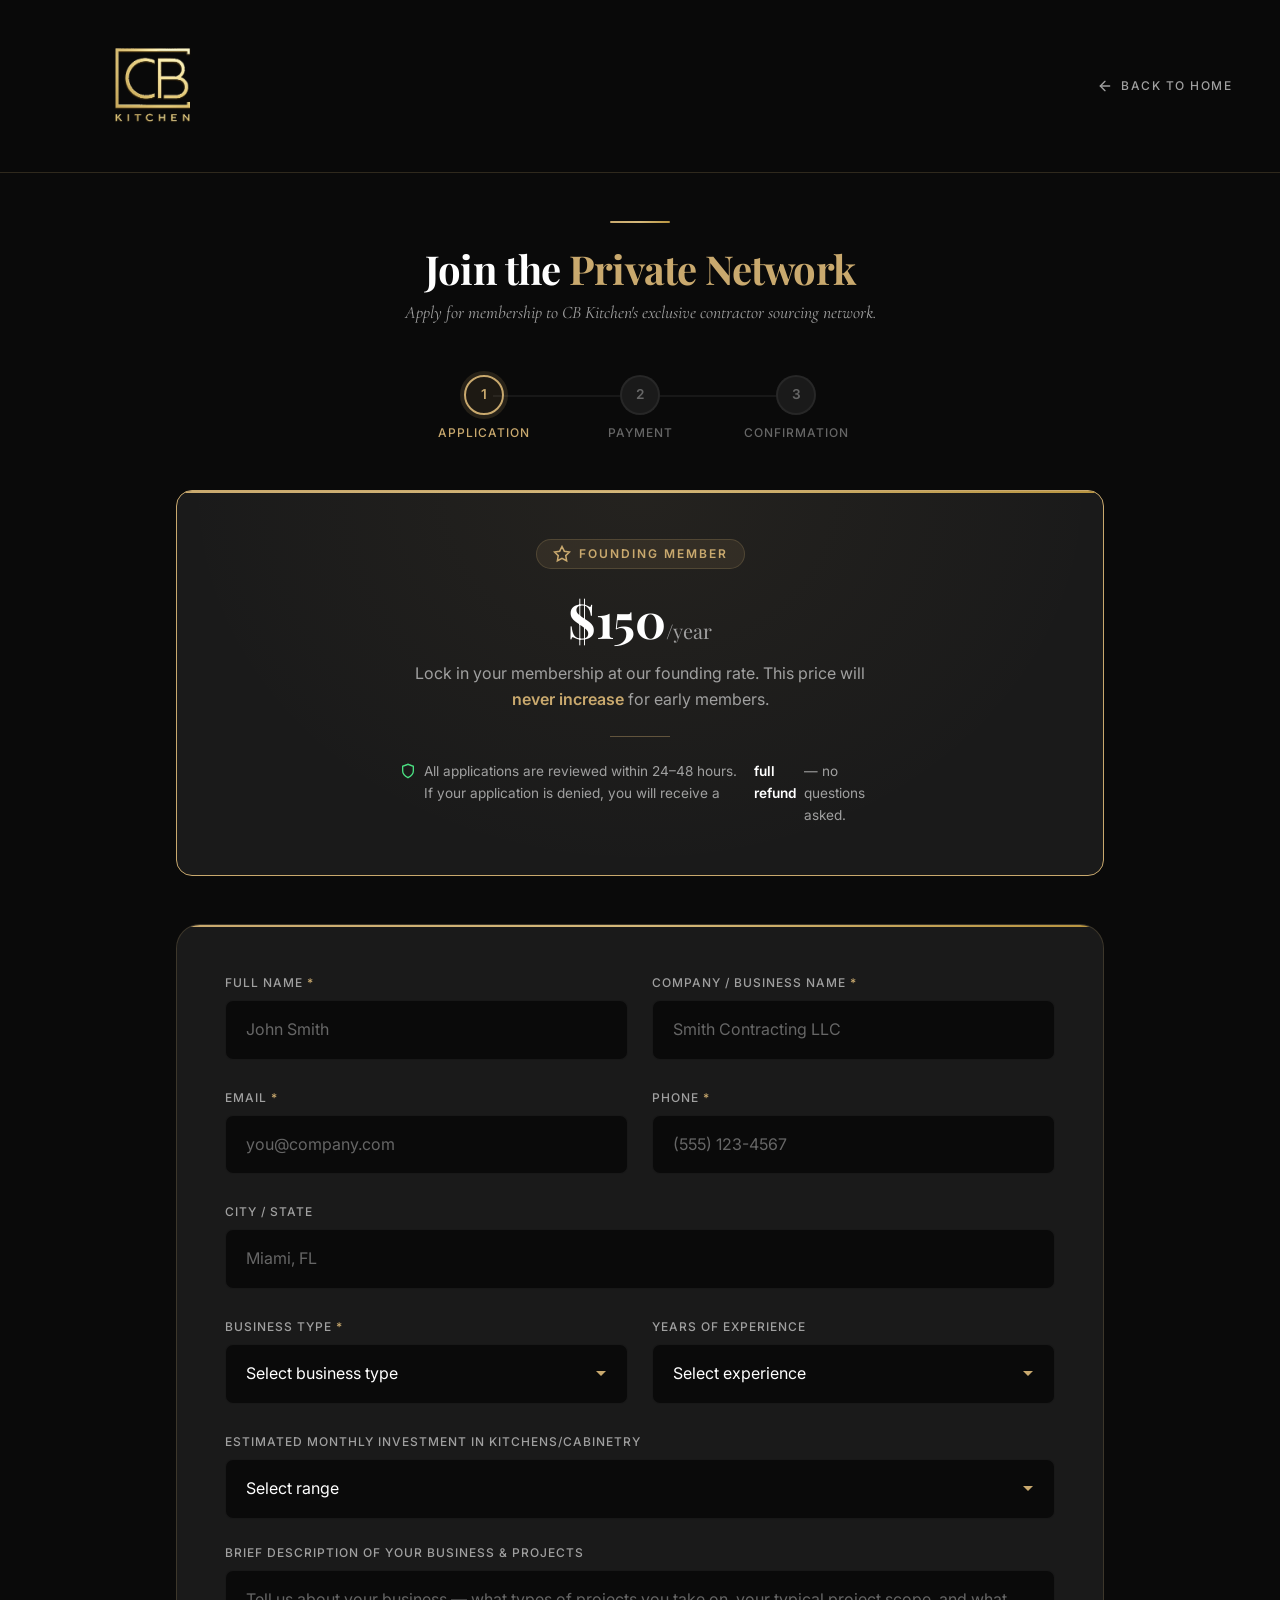
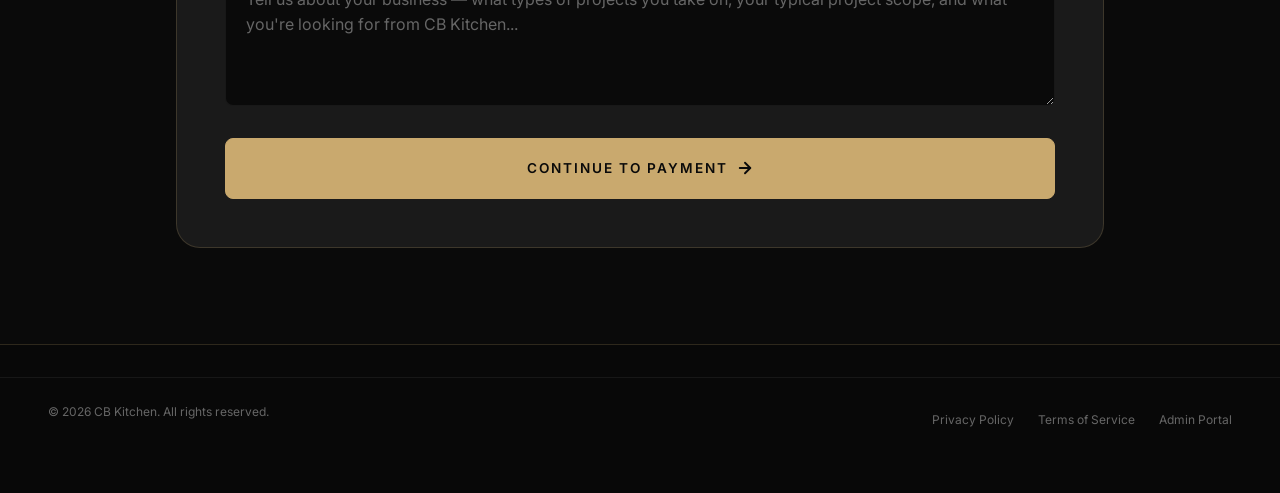
==== commit 3a7e5322: "Add files via upload" ====
--- a/membership-checkout.html
+++ b/membership-checkout.html
@@ -401,82 +401,7 @@
     <!-- ═══════════════════════════════════════════════════════════ -->
     <!-- FOOTER                                                      -->
     <!-- ═══════════════════════════════════════════════════════════ -->
-    <footer class="footer" id="footer">
-        <div class="container">
-            <div class="footer__grid">
-                <!-- Brand Column -->
-                <div class="footer__brand">
-                    <img src="assets/images/logo.png" alt="CB Kitchen" class="footer__logo">
-                    <p class="footer__brand-name">CB Kitchen</p>
-                    <p class="footer__brand-full">Custom Built Kitchen</p>
-                    <p class="footer__brand-tagline">Luxury Contractor Network</p>
-                    <p class="footer__brand-desc">Private luxury sourcing network for contractors, builders, and developers who demand premium quality at better margins.</p>
-                </div>
-
-                <!-- Quick Links -->
-                <div class="footer__links">
-                    <h4 class="footer__heading">Quick Links</h4>
-                    <ul>
-                        <li><a href="index.html">Home</a></li>
-                        <li><a href="index.html#membership">Membership</a></li>
-                        <li><a href="index.html#collections">Collections</a></li>
-                        <li><a href="index.html#how-it-works">How It Works</a></li>
-                        <li><a href="index.html#quality">Quality</a></li>
-                        <li><a href="index.html#quote">Request a Quote</a></li>
-                    </ul>
-                </div>
-
-                <!-- Services -->
-                <div class="footer__links">
-                    <h4 class="footer__heading">Services</h4>
-                    <ul>
-                        <li><a href="index.html#collections">Luxury Kitchens</a></li>
-                        <li><a href="index.html#collections">Custom Cabinets</a></li>
-                        <li><a href="index.html#collections">Bathroom Vanities</a></li>
-                        <li><a href="index.html#collections">Walk-In Closets</a></li>
-                        <li><a href="index.html#collections">Commercial Projects</a></li>
-                        <li><a href="index.html#catalog">Private Catalog</a></li>
-                    </ul>
-                </div>
-
-                <!-- Contact -->
-                <div class="footer__contact">
-                    <h4 class="footer__heading">Contact</h4>
-                    <ul>
-                        <li>
-                            <svg width="16" height="16" viewBox="0 0 24 24" fill="none" stroke="currentColor" stroke-width="1.5"><circle cx="12" cy="12" r="10"/><path d="M2 12h20"/><path d="M12 2a15.3 15.3 0 0 1 4 10 15.3 15.3 0 0 1-4 10 15.3 15.3 0 0 1-4-10 15.3 15.3 0 0 1 4-10z"/></svg>
-                            <a href="https://cbkitchen.io" target="_blank">CBKitchen.io</a>
-                        </li>
-                        <li>
-                            <svg width="16" height="16" viewBox="0 0 24 24" fill="none" stroke="currentColor" stroke-width="1.5"><path d="M4 4h16c1.1 0 2 .9 2 2v12c0 1.1-.9 2-2 2H4c-1.1 0-2-.9-2-2V6c0-1.1.9-2 2-2z"/><polyline points="22,6 12,13 2,6"/></svg>
-                            <a href="mailto:info@cbkitchen.io">info@cbkitchen.io</a>
-                        </li>
-                        <li>
-                            <svg width="16" height="16" viewBox="0 0 24 24" fill="none" stroke="currentColor" stroke-width="1.5"><path d="M22 16.92v3a2 2 0 0 1-2.18 2 19.79 19.79 0 0 1-8.63-3.07 19.5 19.5 0 0 1-6-6 19.79 19.79 0 0 1-3.07-8.67A2 2 0 0 1 4.11 2h3a2 2 0 0 1 2 1.72 12.84 12.84 0 0 0 .7 2.81 2 2 0 0 1-.45 2.11L8.09 9.91a16 16 0 0 0 6 6l1.27-1.27a2 2 0 0 1 2.11-.45 12.84 12.84 0 0 0 2.81.7A2 2 0 0 1 22 16.92z"/></svg>
-                            <a href="tel:+1234567890">(123) 456-7890</a>
-                        </li>
-                    </ul>
-
-                    <!-- Social Icons -->
-                    <div class="footer__social">
-                        <a href="#" class="footer__social-link" aria-label="Instagram">
-                            <svg width="18" height="18" viewBox="0 0 24 24" fill="none" stroke="currentColor" stroke-width="1.5"><rect x="2" y="2" width="20" height="20" rx="5"/><circle cx="12" cy="12" r="5"/><circle cx="17.5" cy="6.5" r="1.5" fill="currentColor" stroke="none"/></svg>
-                        </a>
-                        <a href="#" class="footer__social-link" aria-label="Facebook">
-                            <svg width="18" height="18" viewBox="0 0 24 24" fill="none" stroke="currentColor" stroke-width="1.5"><path d="M18 2h-3a5 5 0 0 0-5 5v3H7v4h3v8h4v-8h3l1-4h-4V7a1 1 0 0 1 1-1h3z"/></svg>
-                        </a>
-                        <a href="#" class="footer__social-link" aria-label="LinkedIn">
-                            <svg width="18" height="18" viewBox="0 0 24 24" fill="none" stroke="currentColor" stroke-width="1.5"><path d="M16 8a6 6 0 0 1 6 6v7h-4v-7a2 2 0 0 0-2-2 2 2 0 0 0-2 2v7h-4v-7a6 6 0 0 1 6-6z"/><rect x="2" y="9" width="4" height="12"/><circle cx="4" cy="4" r="2"/></svg>
-                        </a>
-                        <a href="#" class="footer__social-link" aria-label="YouTube">
-                            <svg width="18" height="18" viewBox="0 0 24 24" fill="none" stroke="currentColor" stroke-width="1.5"><path d="M22.54 6.42a2.78 2.78 0 0 0-1.94-2C18.88 4 12 4 12 4s-6.88 0-8.6.46a2.78 2.78 0 0 0-1.94 2A29 29 0 0 0 1 11.75a29 29 0 0 0 .46 5.33A2.78 2.78 0 0 0 3.4 19.1c1.72.46 8.6.46 8.6.46s6.88 0 8.6-.46a2.78 2.78 0 0 0 1.94-2 29 29 0 0 0 .46-5.25 29 29 0 0 0-.46-5.43z"/><polygon points="9.75 15.02 15.5 11.75 9.75 8.48 9.75 15.02"/></svg>
-                        </a>
-                    </div>
-                </div>
-            </div>
-        </div>
-
-        <!-- Bottom Bar -->
+    <footer class="footer" id="footer" style="padding-top: var(--space-xl); padding-bottom: var(--space-xl); border-top: 1px solid var(--border-gold);">
         <div class="footer__bottom">
             <div class="container">
                 <div class="footer__bottom-inner">
--- a/css/checkout.css
+++ b/css/checkout.css
@@ -32,9 +32,8 @@
 }
 
 .checkout-header__logo-img {
-  max-height: 44px;
+  max-height: 140px;
   width: auto;
-  border-radius: var(--radius-sm);
 }
 
 .checkout-header__back {
